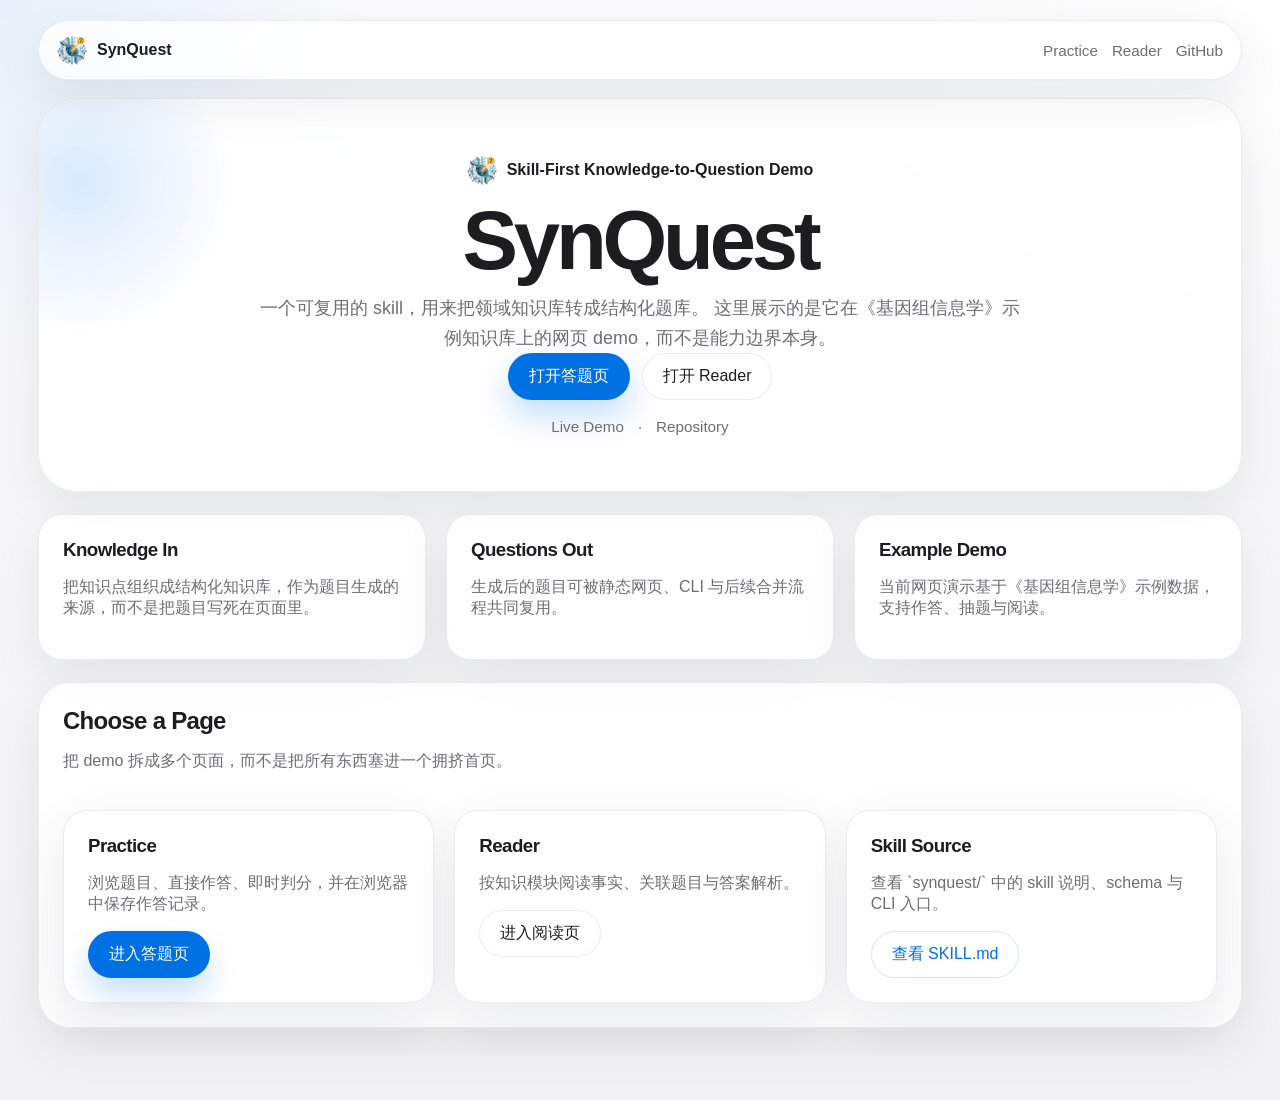
==== example/index.html @ d00a266a "Reorganize demo pages under example" ====
<!DOCTYPE html>
<html lang="zh-CN">
<head>
  <meta charset="UTF-8">
  <meta name="viewport" content="width=device-width, initial-scale=1.0">
  <title>SynQuest Demo</title>
  <meta name="description" content="SynQuest online demo. Skill-first landing page with practice and reader examples.">
  <link rel="stylesheet" href="assets/styles.css">
</head>
<body>
  <main class="page-shell">
    <nav class="page-nav">
      <a class="nav-brand" href="./">
        <img src="../logo.png" alt="SynQuest logo">
        <span>SynQuest</span>
      </a>
      <div class="nav-links">
        <a href="./practice.html">Practice</a>
        <a href="./reader.html">Reader</a>
        <a href="https://github.com/Starry-49/SynQuest" target="_blank" rel="noreferrer">GitHub</a>
      </div>
    </nav>

    <section class="hero hero-centered glass">
      <div class="hero-inner">
        <div class="hero-eyebrow">
          <img src="../logo.png" alt="SynQuest logo">
          <span>Skill-First Knowledge-to-Question Demo</span>
        </div>
        <h1>SynQuest</h1>
        <p class="hero-copy">
          一个可复用的 skill，用来把领域知识库转成结构化题库。
          这里展示的是它在《基因组信息学》示例知识库上的网页 demo，而不是能力边界本身。
        </p>
        <div class="hero-actions hero-actions-centered">
          <a class="button button-primary" href="./practice.html">打开答题页</a>
          <a class="button button-secondary" href="./reader.html">打开 Reader</a>
        </div>
        <div class="hero-links">
          <a href="https://starry-49.github.io/SynQuest/" target="_blank" rel="noreferrer">Live Demo</a>
          <span>·</span>
          <a href="https://github.com/Starry-49/SynQuest" target="_blank" rel="noreferrer">Repository</a>
        </div>
      </div>
    </section>

    <section class="feature-grid">
      <article class="feature-card">
        <h3>Knowledge In</h3>
        <p class="panel-subtitle">把知识点组织成结构化知识库，作为题目生成的来源，而不是把题目写死在页面里。</p>
      </article>
      <article class="feature-card">
        <h3>Questions Out</h3>
        <p class="panel-subtitle">生成后的题目可被静态网页、CLI 与后续合并流程共同复用。</p>
      </article>
      <article class="feature-card">
        <h3>Example Demo</h3>
        <p class="panel-subtitle">当前网页演示基于《基因组信息学》示例数据，支持作答、抽题与阅读。</p>
      </article>
    </section>

    <section class="section-panel panel">
      <div class="section-title">
        <div>
          <h2>Choose a Page</h2>
          <p class="panel-subtitle">把 demo 拆成多个页面，而不是把所有东西塞进一个拥挤首页。</p>
        </div>
      </div>
      <div class="feature-grid">
        <article class="feature-card">
          <h3>Practice</h3>
          <p class="panel-subtitle">浏览题目、直接作答、即时判分，并在浏览器中保存作答记录。</p>
          <div class="panel-actions">
            <a class="button button-primary" href="./practice.html">进入答题页</a>
          </div>
        </article>
        <article class="feature-card">
          <h3>Reader</h3>
          <p class="panel-subtitle">按知识模块阅读事实、关联题目与答案解析。</p>
          <div class="panel-actions">
            <a class="button button-secondary" href="./reader.html">进入阅读页</a>
          </div>
        </article>
        <article class="feature-card">
          <h3>Skill Source</h3>
          <p class="panel-subtitle">查看 `synquest/` 中的 skill 说明、schema 与 CLI 入口。</p>
          <div class="panel-actions">
            <a class="button button-tertiary" href="../synquest/SKILL.md">查看 SKILL.md</a>
          </div>
        </article>
      </div>
    </section>
  </main>
</body>
</html>
---- example/assets/styles.css ----
:root {
  --bg: #f5f5f7;
  --surface: rgba(255, 255, 255, 0.84);
  --surface-strong: rgba(255, 255, 255, 0.96);
  --surface-soft: rgba(255, 255, 255, 0.72);
  --ink: #1d1d1f;
  --muted: #6e6e73;
  --line: rgba(17, 17, 17, 0.08);
  --line-strong: rgba(17, 17, 17, 0.14);
  --brand: #0071e3;
  --brand-soft: rgba(0, 113, 227, 0.1);
  --accent: #111111;
  --danger: #bf4800;
  --success: #1d7d3f;
  --shadow: 0 18px 50px rgba(15, 23, 42, 0.08);
  --radius-xl: 32px;
  --radius-lg: 24px;
  --radius-md: 18px;
  --radius-sm: 14px;
  --page-width: 1240px;
}

*,
*::before,
*::after {
  box-sizing: border-box;
}

html {
  scroll-behavior: smooth;
}

body {
  margin: 0;
  min-height: 100vh;
  font-family: -apple-system, BlinkMacSystemFont, "SF Pro Text", "PingFang SC", "Helvetica Neue", sans-serif;
  color: var(--ink);
  background:
    radial-gradient(circle at top left, rgba(0, 113, 227, 0.08), transparent 22%),
    radial-gradient(circle at top right, rgba(255, 255, 255, 0.85), transparent 24%),
    linear-gradient(180deg, #fbfbfd 0%, #f2f2f5 100%);
}

a {
  color: inherit;
  text-decoration: none;
}

img {
  max-width: 100%;
  display: block;
}

button,
input,
select,
textarea {
  font: inherit;
}

.page-shell {
  max-width: var(--page-width);
  margin: 0 auto;
  padding: 20px 18px 72px;
}

.page-nav {
  display: flex;
  justify-content: space-between;
  align-items: center;
  gap: 18px;
  padding: 14px 18px;
  border-radius: 999px;
  background: rgba(255, 255, 255, 0.76);
  border: 1px solid var(--line);
  box-shadow: var(--shadow);
  backdrop-filter: blur(18px);
  position: sticky;
  top: 14px;
  z-index: 20;
}

.nav-brand,
.hero-eyebrow {
  display: inline-flex;
  align-items: center;
  gap: 10px;
  color: var(--ink);
  font-weight: 600;
}

.nav-brand img,
.hero-eyebrow img {
  width: 30px;
  height: 30px;
  border-radius: 9px;
}

.nav-links,
.hero-links,
.page-links {
  display: flex;
  flex-wrap: wrap;
  align-items: center;
  gap: 14px;
  color: var(--muted);
  font-size: 0.95rem;
}

.nav-links a,
.hero-links a,
.page-links a {
  color: inherit;
}

.glass,
.panel,
.hero,
.feature-card,
.question-card,
.knowledge-card,
.reader-card,
.quiz-shell,
.empty-state {
  background: var(--surface);
  border: 1px solid var(--line);
  box-shadow: var(--shadow);
  backdrop-filter: blur(20px);
}

.hero {
  margin-top: 18px;
  border-radius: 38px;
  padding: 56px 28px;
  position: relative;
  overflow: hidden;
}

.hero::before {
  content: "";
  position: absolute;
  inset: -20% auto auto -10%;
  width: 320px;
  height: 320px;
  border-radius: 50%;
  background: radial-gradient(circle, rgba(0, 113, 227, 0.14), transparent 68%);
}

.hero-inner,
.hero-demo {
  position: relative;
  z-index: 1;
}

.hero-centered {
  text-align: center;
}

.hero-centered .hero-eyebrow {
  justify-content: center;
}

.hero h1,
.hero-demo-title,
.reader-hero h1 {
  margin: 12px 0 14px;
  font-size: clamp(2.5rem, 7vw, 5.2rem);
  line-height: 0.95;
  letter-spacing: -0.05em;
  font-weight: 700;
}

.hero-copy,
.hero p,
.panel-subtitle,
.muted {
  color: var(--muted);
}

.hero-copy {
  max-width: 760px;
  margin: 0 auto;
  font-size: 1.12rem;
  line-height: 1.65;
}

.hero-actions,
.hero-actions-centered,
.panel-actions,
.badge-row,
.quiz-controls,
.inline-actions,
.stats-grid,
.reader-actions {
  display: flex;
  flex-wrap: wrap;
  gap: 12px;
  align-items: center;
}

.hero-actions-centered,
.hero-links {
  justify-content: center;
}

.hero-links {
  margin-top: 18px;
}

.button {
  display: inline-flex;
  align-items: center;
  justify-content: center;
  gap: 8px;
  border-radius: 999px;
  padding: 12px 20px;
  cursor: pointer;
  transition: transform 0.18s ease, box-shadow 0.18s ease, opacity 0.18s ease;
  border: 1px solid transparent;
}

.button:hover {
  transform: translateY(-1px);
}

.button:disabled {
  opacity: 0.52;
  cursor: not-allowed;
  transform: none;
}

.button-primary {
  background: var(--brand);
  color: #fff;
  box-shadow: 0 16px 30px rgba(0, 113, 227, 0.22);
}

.button-secondary {
  background: rgba(255, 255, 255, 0.72);
  color: var(--ink);
  border-color: var(--line);
}

.button-tertiary {
  background: transparent;
  color: var(--brand);
  border-color: rgba(0, 113, 227, 0.18);
}

.button-accent {
  background: #111;
  color: #fff;
}

.button-danger {
  background: rgba(191, 72, 0, 0.08);
  color: var(--danger);
  border-color: rgba(191, 72, 0, 0.14);
}

.stats-grid {
  margin-top: 28px;
}

.stats-grid-wide {
  justify-content: center;
}

.stat-tile {
  min-width: 132px;
  flex: 1 1 132px;
  max-width: 170px;
  padding: 18px 16px;
  border-radius: 22px;
  background: var(--surface-strong);
  border: 1px solid rgba(17, 17, 17, 0.06);
}

.stat-tile .value {
  display: block;
  font-size: 1.7rem;
  font-weight: 700;
  letter-spacing: -0.05em;
}

.stat-tile .label {
  display: block;
  margin-top: 6px;
  color: var(--muted);
  font-size: 0.92rem;
}

.section-panel,
.panel {
  border-radius: var(--radius-xl);
  padding: 24px;
}

.feature-grid,
.control-grid,
.knowledge-list,
.question-list,
.reader-list,
.content-stack {
  display: grid;
  gap: 20px;
}

.feature-grid {
  grid-template-columns: repeat(3, minmax(0, 1fr));
  margin-top: 22px;
}

.feature-card {
  border-radius: var(--radius-lg);
  padding: 24px;
}

.feature-card h3,
.panel h2,
.section-title h2,
.reader-card h3,
.knowledge-card h3,
.question-card h3,
.quiz-shell h3 {
  margin: 0 0 10px;
  letter-spacing: -0.03em;
}

.control-grid {
  grid-template-columns: repeat(3, minmax(0, 1fr));
  margin-top: 22px;
}

.section-panel {
  margin-top: 22px;
}

.section-title,
.panel-title,
.question-header,
.reader-header-meta,
.quiz-headline,
.practice-title-row {
  display: flex;
  justify-content: space-between;
  align-items: flex-start;
  gap: 14px;
}

.section-title-stack {
  align-items: center;
}

.field {
  display: grid;
  gap: 8px;
}

.field + .field {
  margin-top: 14px;
}

.field label {
  font-size: 0.94rem;
  font-weight: 600;
}

.text-input,
.select-input,
.number-input,
.textarea-input {
  width: 100%;
  padding: 13px 14px;
  border-radius: 16px;
  border: 1px solid var(--line);
  background: rgba(255, 255, 255, 0.9);
  color: var(--ink);
}

.text-input:focus,
.select-input:focus,
.number-input:focus,
.textarea-input:focus {
  outline: none;
  border-color: rgba(0, 113, 227, 0.35);
  box-shadow: 0 0 0 4px rgba(0, 113, 227, 0.08);
}

.chip-group,
.badge-row {
  display: flex;
  flex-wrap: wrap;
  gap: 10px;
}

.chip,
.tag,
.status-pill {
  display: inline-flex;
  align-items: center;
  justify-content: center;
  gap: 6px;
  border-radius: 999px;
  padding: 8px 12px;
  border: 1px solid var(--line);
  background: rgba(255, 255, 255, 0.72);
  color: var(--muted);
  font-size: 0.9rem;
}

.chip.active {
  background: var(--brand-soft);
  border-color: rgba(0, 113, 227, 0.2);
  color: var(--brand);
}

.tag-brand {
  background: rgba(0, 113, 227, 0.1);
  color: var(--brand);
  border-color: rgba(0, 113, 227, 0.12);
}

.tag-accent {
  background: rgba(29, 29, 31, 0.06);
  color: var(--ink);
}

.tag-dark {
  background: rgba(110, 110, 115, 0.08);
  color: var(--muted);
}

.knowledge-list-wide {
  grid-template-columns: repeat(2, minmax(0, 1fr));
}

.knowledge-card,
.question-card,
.reader-card,
.quiz-shell {
  border-radius: var(--radius-lg);
  padding: 22px;
}

.knowledge-card {
  transition: transform 0.18s ease, border-color 0.18s ease;
}

.knowledge-card:hover,
.question-card:hover {
  transform: translateY(-2px);
  border-color: var(--line-strong);
}

.knowledge-card.active {
  border-color: rgba(0, 113, 227, 0.18);
  box-shadow: 0 18px 40px rgba(0, 113, 227, 0.08);
}

.question-list {
  grid-template-columns: repeat(2, minmax(0, 1fr));
}

.question-title {
  margin: 0;
  font-size: 1.08rem;
  line-height: 1.6;
}

.question-options,
.answer-options {
  display: grid;
  gap: 10px;
}

.option,
.answer-option {
  padding: 13px 14px;
  border-radius: 16px;
  border: 1px solid var(--line);
  background: rgba(255, 255, 255, 0.82);
}

.answer-option {
  display: flex;
  align-items: flex-start;
  gap: 10px;
  cursor: pointer;
}

.answer-option input {
  margin-top: 4px;
}

.question-image,
.reader-image {
  width: 100%;
  max-height: 380px;
  object-fit: contain;
  border-radius: 20px;
  border: 1px solid var(--line);
  background: rgba(255, 255, 255, 0.74);
  padding: 10px;
}

.practice-shell,
.analysis-box,
.quiz-result,
.callout,
.reader-summary,
.practice-feedback {
  border-radius: 18px;
  border: 1px solid rgba(17, 17, 17, 0.07);
  background: rgba(255, 255, 255, 0.76);
  padding: 16px;
}

.practice-feedback.correct {
  border-color: rgba(29, 125, 63, 0.14);
  background: rgba(29, 125, 63, 0.08);
}

.practice-feedback.wrong {
  border-color: rgba(191, 72, 0, 0.16);
  background: rgba(191, 72, 0, 0.08);
}

.analysis-box.hidden,
.quiz-shell.hidden {
  display: none;
}

.progress-bar {
  width: 100%;
  height: 10px;
  border-radius: 999px;
  overflow: hidden;
  background: rgba(17, 17, 17, 0.08);
}

.progress-value {
  height: 100%;
  background: linear-gradient(90deg, #0071e3, #2997ff);
}

.score-badge {
  padding: 10px 14px;
  border-radius: 999px;
  background: rgba(0, 113, 227, 0.1);
  color: var(--brand);
  font-weight: 600;
}

.reader-layout {
  display: grid;
  grid-template-columns: 320px minmax(0, 1fr);
  gap: 22px;
  margin-top: 22px;
}

.reader-sidebar,
.reader-main {
  display: grid;
  gap: 18px;
}

.tree-list {
  display: grid;
  gap: 10px;
}

.tree-item {
  text-align: left;
  padding: 14px 16px;
  border-radius: 16px;
  border: 1px solid var(--line);
  background: rgba(255, 255, 255, 0.78);
  cursor: pointer;
}

.tree-item.active {
  border-color: rgba(0, 113, 227, 0.18);
  background: rgba(0, 113, 227, 0.08);
}

.empty-state {
  border-radius: var(--radius-lg);
  padding: 44px 24px;
  text-align: center;
}

.footer-note {
  margin-top: 20px;
  text-align: center;
  color: var(--muted);
  font-size: 0.95rem;
}

.code {
  font-family: ui-monospace, SFMono-Regular, Menlo, Monaco, Consolas, monospace;
}

@media (max-width: 1100px) {
  .feature-grid,
  .control-grid,
  .question-list,
  .knowledge-list-wide,
  .reader-layout {
    grid-template-columns: 1fr;
  }

  .page-nav {
    position: static;
  }
}

@media (max-width: 720px) {
  .page-shell {
    padding: 14px 12px 56px;
  }

  .hero,
  .section-panel,
  .panel,
  .feature-card,
  .question-card,
  .knowledge-card,
  .reader-card,
  .quiz-shell {
    padding: 18px;
  }

  .hero h1,
  .hero-demo-title,
  .reader-hero h1 {
    font-size: 2.7rem;
  }

  .page-nav,
  .section-title,
  .panel-title,
  .quiz-headline,
  .reader-header-meta,
  .question-header {
    flex-direction: column;
    align-items: flex-start;
  }
}
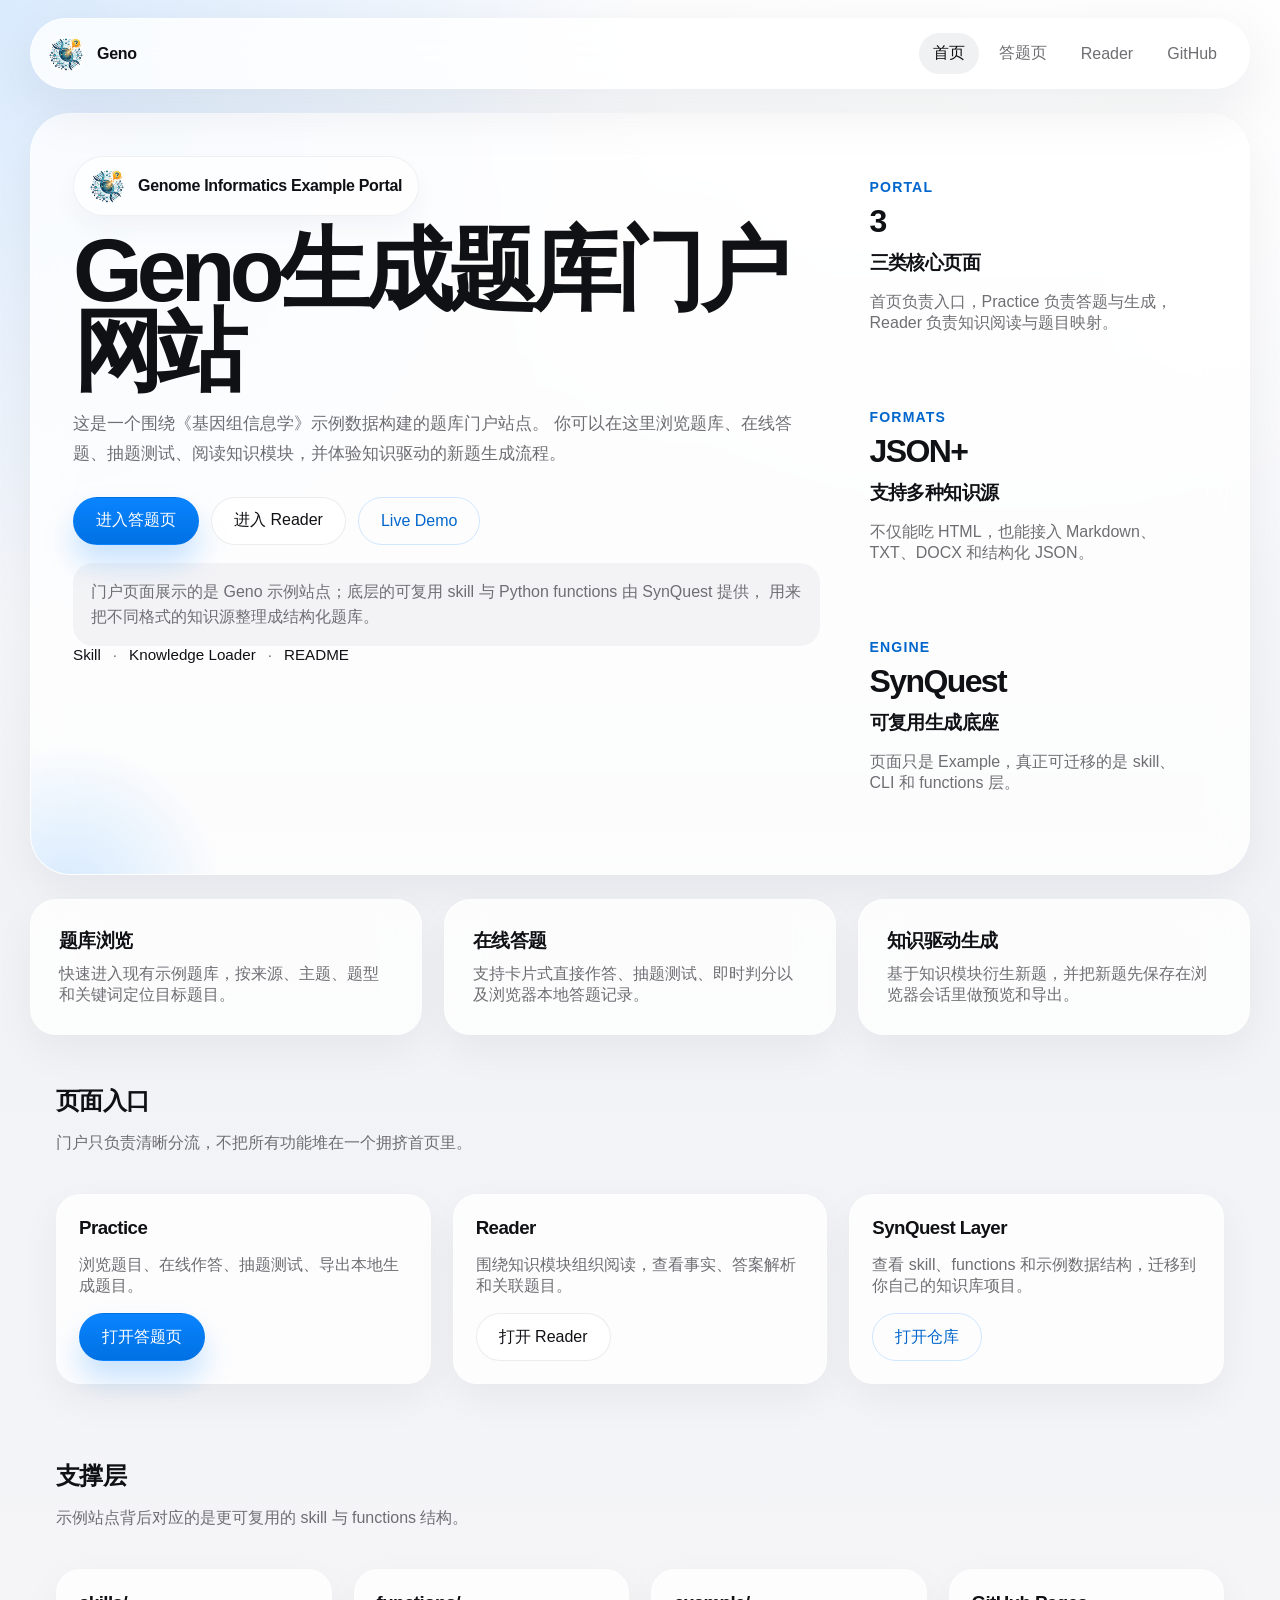
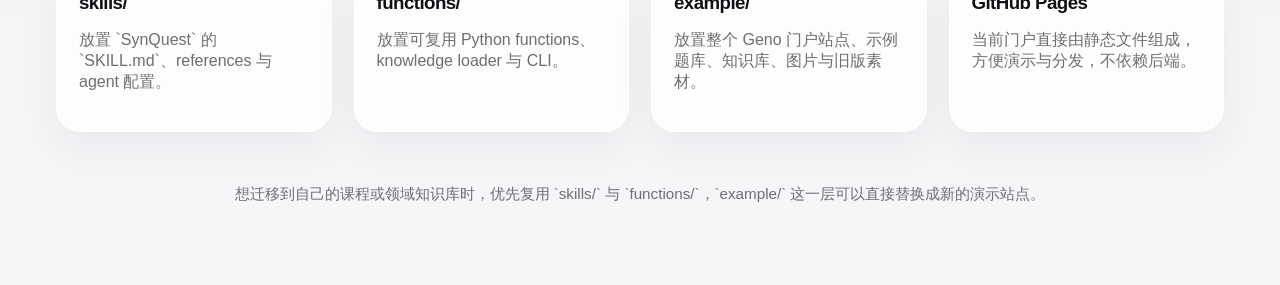
==== commit e8a53449: "Reorganize SynQuest around skills functions and Geno portal" ====
--- a/example/index.html
+++ b/example/index.html
@@ -3,93 +3,155 @@
 <head>
   <meta charset="UTF-8">
   <meta name="viewport" content="width=device-width, initial-scale=1.0">
-  <title>SynQuest Demo</title>
-  <meta name="description" content="SynQuest online demo. Skill-first landing page with practice and reader examples.">
+  <title>Geno生成题库门户网站</title>
+  <meta name="description" content="Geno example portal powered by SynQuest reusable skills and functions.">
   <link rel="stylesheet" href="assets/styles.css">
 </head>
 <body>
   <main class="page-shell">
     <nav class="page-nav">
       <a class="nav-brand" href="./">
-        <img src="../logo.png" alt="SynQuest logo">
-        <span>SynQuest</span>
+        <img src="../logo.png" alt="Geno logo">
+        <span>Geno</span>
       </a>
       <div class="nav-links">
-        <a href="./practice.html">Practice</a>
+        <a href="./" aria-current="page">首页</a>
+        <a href="./practice.html">答题页</a>
         <a href="./reader.html">Reader</a>
         <a href="https://github.com/Starry-49/SynQuest" target="_blank" rel="noreferrer">GitHub</a>
       </div>
     </nav>
 
-    <section class="hero hero-centered glass">
-      <div class="hero-inner">
-        <div class="hero-eyebrow">
-          <img src="../logo.png" alt="SynQuest logo">
-          <span>Skill-First Knowledge-to-Question Demo</span>
+    <section class="hero hero-home">
+      <div class="hero-grid">
+        <div class="hero-home-copy">
+          <div class="hero-eyebrow">
+            <img src="../logo.png" alt="Geno logo">
+            <span>Genome Informatics Example Portal</span>
+          </div>
+          <h1>Geno生成题库门户网站</h1>
+          <p class="hero-copy">
+            这是一个围绕《基因组信息学》示例数据构建的题库门户站点。
+            你可以在这里浏览题库、在线答题、抽题测试、阅读知识模块，并体验知识驱动的新题生成流程。
+          </p>
+          <div class="hero-actions">
+            <a class="button button-primary" href="./practice.html">进入答题页</a>
+            <a class="button button-secondary" href="./reader.html">进入 Reader</a>
+            <a class="button button-tertiary" href="https://starry-49.github.io/SynQuest/" target="_blank" rel="noreferrer">Live Demo</a>
+          </div>
+          <div class="hero-note">
+            门户页面展示的是 Geno 示例站点；底层的可复用 skill 与 Python functions 由 SynQuest 提供，
+            用来把不同格式的知识源整理成结构化题库。
+          </div>
+          <div class="hero-links">
+            <a href="../skills/synquest/SKILL.md">Skill</a>
+            <span>·</span>
+            <a href="../functions/synquest/knowledge_loader.py">Knowledge Loader</a>
+            <span>·</span>
+            <a href="../README.md">README</a>
+          </div>
         </div>
-        <h1>SynQuest</h1>
-        <p class="hero-copy">
-          一个可复用的 skill，用来把领域知识库转成结构化题库。
-          这里展示的是它在《基因组信息学》示例知识库上的网页 demo，而不是能力边界本身。
-        </p>
-        <div class="hero-actions hero-actions-centered">
-          <a class="button button-primary" href="./practice.html">打开答题页</a>
-          <a class="button button-secondary" href="./reader.html">打开 Reader</a>
-        </div>
-        <div class="hero-links">
-          <a href="https://starry-49.github.io/SynQuest/" target="_blank" rel="noreferrer">Live Demo</a>
-          <span>·</span>
-          <a href="https://github.com/Starry-49/SynQuest" target="_blank" rel="noreferrer">Repository</a>
+
+        <div class="hero-home-aside hero-kpi-grid">
+          <article class="hero-kpi">
+            <span class="label">Portal</span>
+            <span class="value">3</span>
+            <h3>三类核心页面</h3>
+            <p class="panel-subtitle">首页负责入口，Practice 负责答题与生成，Reader 负责知识阅读与题目映射。</p>
+          </article>
+          <article class="hero-kpi">
+            <span class="label">Formats</span>
+            <span class="value">JSON+</span>
+            <h3>支持多种知识源</h3>
+            <p class="panel-subtitle">不仅能吃 HTML，也能接入 Markdown、TXT、DOCX 和结构化 JSON。</p>
+          </article>
+          <article class="hero-kpi">
+            <span class="label">Engine</span>
+            <span class="value">SynQuest</span>
+            <h3>可复用生成底座</h3>
+            <p class="panel-subtitle">页面只是 Example，真正可迁移的是 skill、CLI 和 functions 层。</p>
+          </article>
         </div>
       </div>
     </section>
 
     <section class="feature-grid">
       <article class="feature-card">
-        <h3>Knowledge In</h3>
-        <p class="panel-subtitle">把知识点组织成结构化知识库，作为题目生成的来源，而不是把题目写死在页面里。</p>
+        <h3>题库浏览</h3>
+        <p class="panel-subtitle">快速进入现有示例题库，按来源、主题、题型和关键词定位目标题目。</p>
       </article>
       <article class="feature-card">
-        <h3>Questions Out</h3>
-        <p class="panel-subtitle">生成后的题目可被静态网页、CLI 与后续合并流程共同复用。</p>
+        <h3>在线答题</h3>
+        <p class="panel-subtitle">支持卡片式直接作答、抽题测试、即时判分以及浏览器本地答题记录。</p>
       </article>
       <article class="feature-card">
-        <h3>Example Demo</h3>
-        <p class="panel-subtitle">当前网页演示基于《基因组信息学》示例数据，支持作答、抽题与阅读。</p>
+        <h3>知识驱动生成</h3>
+        <p class="panel-subtitle">基于知识模块衍生新题，并把新题先保存在浏览器会话里做预览和导出。</p>
       </article>
     </section>
 
-    <section class="section-panel panel">
+    <section class="section-panel">
       <div class="section-title">
         <div>
-          <h2>Choose a Page</h2>
-          <p class="panel-subtitle">把 demo 拆成多个页面，而不是把所有东西塞进一个拥挤首页。</p>
+          <h2>页面入口</h2>
+          <p class="panel-subtitle">门户只负责清晰分流，不把所有功能堆在一个拥挤首页里。</p>
         </div>
       </div>
-      <div class="feature-grid">
-        <article class="feature-card">
+      <div class="page-switch-grid">
+        <article class="stage-card">
           <h3>Practice</h3>
-          <p class="panel-subtitle">浏览题目、直接作答、即时判分，并在浏览器中保存作答记录。</p>
+          <p class="panel-subtitle">浏览题目、在线作答、抽题测试、导出本地生成题目。</p>
           <div class="panel-actions">
-            <a class="button button-primary" href="./practice.html">进入答题页</a>
+            <a class="button button-primary" href="./practice.html">打开答题页</a>
           </div>
         </article>
-        <article class="feature-card">
+        <article class="stage-card">
           <h3>Reader</h3>
-          <p class="panel-subtitle">按知识模块阅读事实、关联题目与答案解析。</p>
+          <p class="panel-subtitle">围绕知识模块组织阅读，查看事实、答案解析和关联题目。</p>
           <div class="panel-actions">
-            <a class="button button-secondary" href="./reader.html">进入阅读页</a>
+            <a class="button button-secondary" href="./reader.html">打开 Reader</a>
           </div>
         </article>
-        <article class="feature-card">
-          <h3>Skill Source</h3>
-          <p class="panel-subtitle">查看 `synquest/` 中的 skill 说明、schema 与 CLI 入口。</p>
+        <article class="stage-card">
+          <h3>SynQuest Layer</h3>
+          <p class="panel-subtitle">查看 skill、functions 和示例数据结构，迁移到你自己的知识库项目。</p>
           <div class="panel-actions">
-            <a class="button button-tertiary" href="../synquest/SKILL.md">查看 SKILL.md</a>
+            <a class="button button-tertiary" href="https://github.com/Starry-49/SynQuest" target="_blank" rel="noreferrer">打开仓库</a>
           </div>
         </article>
       </div>
     </section>
+
+    <section class="section-panel">
+      <div class="section-title">
+        <div>
+          <h2>支撑层</h2>
+          <p class="panel-subtitle">示例站点背后对应的是更可复用的 skill 与 functions 结构。</p>
+        </div>
+      </div>
+      <div class="source-grid">
+        <article class="source-item">
+          <h3>skills/</h3>
+          <p class="panel-subtitle">放置 `SynQuest` 的 `SKILL.md`、references 与 agent 配置。</p>
+        </article>
+        <article class="source-item">
+          <h3>functions/</h3>
+          <p class="panel-subtitle">放置可复用 Python functions、knowledge loader 与 CLI。</p>
+        </article>
+        <article class="source-item">
+          <h3>example/</h3>
+          <p class="panel-subtitle">放置整个 Geno 门户站点、示例题库、知识库、图片与旧版素材。</p>
+        </article>
+        <article class="source-item">
+          <h3>GitHub Pages</h3>
+          <p class="panel-subtitle">当前门户直接由静态文件组成，方便演示与分发，不依赖后端。</p>
+        </article>
+      </div>
+    </section>
+
+    <p class="footer-note">
+      想迁移到自己的课程或领域知识库时，优先复用 `skills/` 与 `functions/`，`example/` 这一层可以直接替换成新的演示站点。
+    </p>
   </main>
 </body>
 </html>
--- a/example/assets/styles.css
+++ b/example/assets/styles.css
@@ -1,23 +1,28 @@
 :root {
   --bg: #f5f5f7;
-  --surface: rgba(255, 255, 255, 0.84);
-  --surface-strong: rgba(255, 255, 255, 0.96);
-  --surface-soft: rgba(255, 255, 255, 0.72);
-  --ink: #1d1d1f;
+  --bg-soft: #fbfbfd;
+  --surface: rgba(255, 255, 255, 0.78);
+  --surface-strong: rgba(255, 255, 255, 0.94);
+  --surface-muted: rgba(255, 255, 255, 0.62);
+  --ink: #101114;
   --muted: #6e6e73;
-  --line: rgba(17, 17, 17, 0.08);
-  --line-strong: rgba(17, 17, 17, 0.14);
-  --brand: #0071e3;
-  --brand-soft: rgba(0, 113, 227, 0.1);
+  --line: rgba(15, 23, 42, 0.08);
+  --line-strong: rgba(15, 23, 42, 0.14);
+  --brand: #0a84ff;
+  --brand-deep: #0066cc;
+  --brand-soft: rgba(10, 132, 255, 0.1);
   --accent: #111111;
-  --danger: #bf4800;
-  --success: #1d7d3f;
-  --shadow: 0 18px 50px rgba(15, 23, 42, 0.08);
-  --radius-xl: 32px;
-  --radius-lg: 24px;
-  --radius-md: 18px;
-  --radius-sm: 14px;
-  --page-width: 1240px;
+  --success: #1f8f52;
+  --danger: #c63b16;
+  --shadow-soft: 0 16px 40px rgba(15, 23, 42, 0.05);
+  --shadow-strong: 0 28px 80px rgba(15, 23, 42, 0.08);
+  --radius-2xl: 36px;
+  --radius-xl: 28px;
+  --radius-lg: 22px;
+  --radius-md: 16px;
+  --radius-sm: 12px;
+  --page-width: 1380px;
+  --content-width: 1220px;
 }
 
 *,
@@ -36,9 +41,9 @@
   font-family: -apple-system, BlinkMacSystemFont, "SF Pro Text", "PingFang SC", "Helvetica Neue", sans-serif;
   color: var(--ink);
   background:
-    radial-gradient(circle at top left, rgba(0, 113, 227, 0.08), transparent 22%),
-    radial-gradient(circle at top right, rgba(255, 255, 255, 0.85), transparent 24%),
-    linear-gradient(180deg, #fbfbfd 0%, #f2f2f5 100%);
+    radial-gradient(circle at top left, rgba(10, 132, 255, 0.14), transparent 28%),
+    radial-gradient(circle at 80% 0%, rgba(255, 255, 255, 0.92), transparent 30%),
+    linear-gradient(180deg, #fcfcfe 0%, #f1f2f6 44%, #f6f6f8 100%);
 }
 
 a {
@@ -47,8 +52,8 @@
 }
 
 img {
+  display: block;
   max-width: 100%;
-  display: block;
 }
 
 button,
@@ -61,77 +66,144 @@
 .page-shell {
   max-width: var(--page-width);
   margin: 0 auto;
-  padding: 20px 18px 72px;
+  padding: 18px 18px 80px;
 }
 
 .page-nav {
+  position: sticky;
+  top: 14px;
+  z-index: 40;
   display: flex;
+  align-items: center;
   justify-content: space-between;
-  align-items: center;
-  gap: 18px;
+  gap: 20px;
+  max-width: var(--content-width);
+  margin: 0 auto;
   padding: 14px 18px;
   border-radius: 999px;
-  background: rgba(255, 255, 255, 0.76);
-  border: 1px solid var(--line);
-  box-shadow: var(--shadow);
-  backdrop-filter: blur(18px);
-  position: sticky;
-  top: 14px;
-  z-index: 20;
+  background: rgba(255, 255, 255, 0.8);
+  border: 1px solid rgba(255, 255, 255, 0.54);
+  box-shadow: 0 18px 60px rgba(15, 23, 42, 0.08);
+  backdrop-filter: blur(20px);
 }
 
 .nav-brand,
 .hero-eyebrow {
   display: inline-flex;
   align-items: center;
-  gap: 10px;
-  color: var(--ink);
+  gap: 14px;
   font-weight: 600;
+  letter-spacing: -0.02em;
+  line-height: 1.2;
 }
 
 .nav-brand img,
 .hero-eyebrow img {
-  width: 30px;
-  height: 30px;
-  border-radius: 9px;
+  width: 34px;
+  height: 34px;
+  border-radius: 11px;
+  flex-shrink: 0;
+}
+
+.hero-eyebrow {
+  width: fit-content;
+  padding: 12px 16px;
+  border-radius: 999px;
+  background: rgba(255, 255, 255, 0.58);
+  border: 1px solid rgba(15, 23, 42, 0.06);
+  box-shadow: 0 12px 24px rgba(15, 23, 42, 0.04);
 }
 
 .nav-links,
 .hero-links,
-.page-links {
+.page-links,
+.hero-actions,
+.panel-actions,
+.badge-row,
+.quiz-controls,
+.inline-actions,
+.stats-grid,
+.reader-actions,
+.hero-support {
   display: flex;
   flex-wrap: wrap;
   align-items: center;
-  gap: 14px;
+  gap: 12px;
+}
+
+.nav-links {
+  gap: 6px;
+}
+
+.nav-links a {
+  border-radius: 999px;
+  padding: 10px 14px;
+  color: var(--muted);
+  transition: background-color 0.18s ease, color 0.18s ease;
+}
+
+.nav-links a:hover,
+.nav-links a[aria-current="page"] {
+  background: rgba(15, 23, 42, 0.06);
+  color: var(--ink);
+}
+
+.hero-links,
+.page-links {
   color: var(--muted);
   font-size: 0.95rem;
 }
 
-.nav-links a,
 .hero-links a,
 .page-links a {
-  color: inherit;
-}
-
-.glass,
+  color: var(--ink);
+}
+
+.hero,
 .panel,
-.hero,
 .feature-card,
 .question-card,
 .knowledge-card,
 .reader-card,
 .quiz-shell,
-.empty-state {
+.empty-state,
+.source-item,
+.stage-card {
   background: var(--surface);
-  border: 1px solid var(--line);
-  box-shadow: var(--shadow);
-  backdrop-filter: blur(20px);
+  border: 1px solid rgba(255, 255, 255, 0.46);
+  box-shadow: var(--shadow-soft);
+  backdrop-filter: blur(18px);
+}
+
+.hero,
+.panel,
+.feature-card,
+.question-card,
+.knowledge-card,
+.reader-card,
+.quiz-shell,
+.empty-state,
+.source-item,
+.stage-card {
+  animation: rise-in 0.55s ease both;
+}
+
+@keyframes rise-in {
+  from {
+    opacity: 0;
+    transform: translateY(20px);
+  }
+  to {
+    opacity: 1;
+    transform: translateY(0);
+  }
 }
 
 .hero {
-  margin-top: 18px;
-  border-radius: 38px;
-  padding: 56px 28px;
+  max-width: var(--content-width);
+  margin: 24px auto 0;
+  padding: 42px;
+  border-radius: 40px;
   position: relative;
   overflow: hidden;
 }
@@ -139,35 +211,59 @@
 .hero::before {
   content: "";
   position: absolute;
-  inset: -20% auto auto -10%;
+  inset: auto auto -24% -10%;
   width: 320px;
   height: 320px;
   border-radius: 50%;
-  background: radial-gradient(circle, rgba(0, 113, 227, 0.14), transparent 68%);
+  background: radial-gradient(circle, rgba(10, 132, 255, 0.16), transparent 68%);
+  pointer-events: none;
+}
+
+.hero::after {
+  content: "";
+  position: absolute;
+  inset: 10% -5% auto auto;
+  width: 220px;
+  height: 220px;
+  border-radius: 50%;
+  background: radial-gradient(circle, rgba(255, 255, 255, 0.78), transparent 72%);
+  pointer-events: none;
 }
 
 .hero-inner,
-.hero-demo {
+.hero-grid,
+.hero-home-copy,
+.hero-home-aside {
   position: relative;
   z-index: 1;
 }
 
-.hero-centered {
-  text-align: center;
-}
-
-.hero-centered .hero-eyebrow {
-  justify-content: center;
+.hero-grid {
+  display: grid;
+  grid-template-columns: minmax(0, 1.35fr) minmax(320px, 0.65fr);
+  gap: 28px;
+  align-items: end;
+}
+
+.hero-home .hero-grid,
+.hero-practice .hero-grid,
+.hero-reader .hero-grid {
+  align-items: stretch;
 }
 
 .hero h1,
 .hero-demo-title,
 .reader-hero h1 {
-  margin: 12px 0 14px;
-  font-size: clamp(2.5rem, 7vw, 5.2rem);
-  line-height: 0.95;
-  letter-spacing: -0.05em;
+  margin: 14px 0 18px;
+  font-size: clamp(3.5rem, 7vw, 6.7rem);
+  line-height: 0.9;
+  letter-spacing: -0.065em;
   font-weight: 700;
+}
+
+.hero-practice h1,
+.hero-reader h1 {
+  font-size: clamp(3rem, 6vw, 5.4rem);
 }
 
 .hero-copy,
@@ -179,143 +275,43 @@
 
 .hero-copy {
   max-width: 760px;
-  margin: 0 auto;
-  font-size: 1.12rem;
-  line-height: 1.65;
-}
-
-.hero-actions,
-.hero-actions-centered,
-.panel-actions,
-.badge-row,
-.quiz-controls,
-.inline-actions,
-.stats-grid,
-.reader-actions {
-  display: flex;
-  flex-wrap: wrap;
-  gap: 12px;
-  align-items: center;
-}
-
-.hero-actions-centered,
-.hero-links {
-  justify-content: center;
-}
-
-.hero-links {
+  margin: 0;
+  font-size: 1.08rem;
+  line-height: 1.72;
+}
+
+.hero-note {
   margin-top: 18px;
-}
-
-.button {
-  display: inline-flex;
-  align-items: center;
-  justify-content: center;
-  gap: 8px;
-  border-radius: 999px;
-  padding: 12px 20px;
-  cursor: pointer;
-  transition: transform 0.18s ease, box-shadow 0.18s ease, opacity 0.18s ease;
-  border: 1px solid transparent;
-}
-
-.button:hover {
-  transform: translateY(-1px);
-}
-
-.button:disabled {
-  opacity: 0.52;
-  cursor: not-allowed;
-  transform: none;
-}
-
-.button-primary {
-  background: var(--brand);
-  color: #fff;
-  box-shadow: 0 16px 30px rgba(0, 113, 227, 0.22);
-}
-
-.button-secondary {
-  background: rgba(255, 255, 255, 0.72);
-  color: var(--ink);
-  border-color: var(--line);
-}
-
-.button-tertiary {
-  background: transparent;
-  color: var(--brand);
-  border-color: rgba(0, 113, 227, 0.18);
-}
-
-.button-accent {
-  background: #111;
-  color: #fff;
-}
-
-.button-danger {
-  background: rgba(191, 72, 0, 0.08);
-  color: var(--danger);
-  border-color: rgba(191, 72, 0, 0.14);
-}
-
-.stats-grid {
+  padding: 16px 18px;
+  border-radius: 20px;
+  background: rgba(15, 23, 42, 0.04);
+  color: var(--muted);
+  line-height: 1.6;
+}
+
+.hero-support {
+  margin-top: 18px;
+}
+
+.hero-actions {
   margin-top: 28px;
 }
 
-.stats-grid-wide {
-  justify-content: center;
-}
-
-.stat-tile {
-  min-width: 132px;
-  flex: 1 1 132px;
-  max-width: 170px;
-  padding: 18px 16px;
-  border-radius: 22px;
-  background: var(--surface-strong);
-  border: 1px solid rgba(17, 17, 17, 0.06);
-}
-
-.stat-tile .value {
-  display: block;
-  font-size: 1.7rem;
-  font-weight: 700;
-  letter-spacing: -0.05em;
-}
-
-.stat-tile .label {
-  display: block;
-  margin-top: 6px;
-  color: var(--muted);
-  font-size: 0.92rem;
-}
-
-.section-panel,
-.panel {
-  border-radius: var(--radius-xl);
-  padding: 24px;
-}
-
-.feature-grid,
-.control-grid,
-.knowledge-list,
-.question-list,
-.reader-list,
-.content-stack {
-  display: grid;
-  gap: 20px;
-}
-
-.feature-grid {
-  grid-template-columns: repeat(3, minmax(0, 1fr));
-  margin-top: 22px;
-}
-
-.feature-card {
-  border-radius: var(--radius-lg);
-  padding: 24px;
-}
-
+.hero-kpi-grid {
+  display: grid;
+  gap: 14px;
+}
+
+.hero-kpi,
+.source-item,
+.stage-card {
+  border-radius: 24px;
+  padding: 22px;
+}
+
+.hero-kpi h3,
+.source-item h3,
+.stage-card h3,
 .feature-card h3,
 .panel h2,
 .section-title h2,
@@ -327,13 +323,126 @@
   letter-spacing: -0.03em;
 }
 
-.control-grid {
+.hero-kpi .value {
+  display: block;
+  margin-bottom: 10px;
+  font-size: 2rem;
+  font-weight: 700;
+  letter-spacing: -0.05em;
+}
+
+.hero-kpi .label {
+  display: inline-block;
+  margin-bottom: 8px;
+  color: var(--brand-deep);
+  font-size: 0.88rem;
+  font-weight: 600;
+  text-transform: uppercase;
+  letter-spacing: 0.08em;
+}
+
+.button {
+  display: inline-flex;
+  align-items: center;
+  justify-content: center;
+  gap: 8px;
+  min-height: 48px;
+  padding: 12px 22px;
+  border-radius: 999px;
+  border: 1px solid transparent;
+  cursor: pointer;
+  transition: transform 0.18s ease, box-shadow 0.18s ease, border-color 0.18s ease, background-color 0.18s ease;
+}
+
+.button:hover {
+  transform: translateY(-1px);
+}
+
+.button:disabled {
+  opacity: 0.5;
+  cursor: not-allowed;
+  transform: none;
+}
+
+.button-primary {
+  background: linear-gradient(180deg, #0a84ff, #0071e3);
+  color: #ffffff;
+  box-shadow: 0 18px 30px rgba(10, 132, 255, 0.22);
+}
+
+.button-secondary {
+  background: rgba(255, 255, 255, 0.74);
+  color: var(--ink);
+  border-color: rgba(15, 23, 42, 0.08);
+}
+
+.button-tertiary {
+  background: transparent;
+  color: var(--brand-deep);
+  border-color: rgba(10, 132, 255, 0.18);
+}
+
+.button-accent {
+  background: #111111;
+  color: #ffffff;
+}
+
+.button-danger {
+  background: rgba(198, 59, 22, 0.08);
+  color: var(--danger);
+  border-color: rgba(198, 59, 22, 0.16);
+}
+
+.section-copy {
+  max-width: 760px;
+  margin: 14px auto 0;
+  color: var(--muted);
+  line-height: 1.7;
+}
+
+.feature-grid,
+.source-grid,
+.page-switch-grid,
+.control-grid,
+.knowledge-list,
+.question-list,
+.reader-list,
+.content-stack {
+  display: grid;
+  gap: 22px;
+}
+
+.feature-grid,
+.page-switch-grid {
   grid-template-columns: repeat(3, minmax(0, 1fr));
-  margin-top: 22px;
+  max-width: var(--content-width);
+  margin: 24px auto 0;
+}
+
+.source-grid {
+  grid-template-columns: repeat(4, minmax(0, 1fr));
+  max-width: var(--content-width);
+  margin: 24px auto 0;
+}
+
+.feature-card {
+  border-radius: 26px;
+  padding: 28px;
+}
+
+.feature-card p {
+  margin: 0;
+}
+
+.section-panel,
+.panel {
+  border-radius: var(--radius-2xl);
+  padding: 26px;
 }
 
 .section-panel {
-  margin-top: 22px;
+  max-width: var(--content-width);
+  margin: 24px auto 0;
 }
 
 .section-title,
@@ -352,13 +461,67 @@
   align-items: center;
 }
 
+.stats-grid {
+  margin-top: 26px;
+}
+
+.stats-grid-wide {
+  justify-content: flex-start;
+}
+
+.stat-tile {
+  min-width: 150px;
+  flex: 1 1 150px;
+  max-width: 180px;
+  padding: 20px 18px;
+  border-radius: 22px;
+  background: rgba(255, 255, 255, 0.6);
+  border: 1px solid rgba(15, 23, 42, 0.06);
+}
+
+.stat-tile .value {
+  display: block;
+  font-size: 1.92rem;
+  font-weight: 700;
+  letter-spacing: -0.06em;
+}
+
+.stat-tile .label {
+  display: block;
+  margin-top: 6px;
+  color: var(--muted);
+  font-size: 0.93rem;
+}
+
+.workspace-shell {
+  display: grid;
+  grid-template-columns: 320px minmax(0, 1fr);
+  gap: 24px;
+  max-width: var(--content-width);
+  margin: 24px auto 0;
+}
+
+.workspace-sidebar {
+  display: grid;
+  gap: 18px;
+  align-self: start;
+  position: sticky;
+  top: 92px;
+}
+
+.workspace-main,
+.reader-main {
+  display: grid;
+  gap: 22px;
+}
+
 .field {
   display: grid;
   gap: 8px;
 }
 
 .field + .field {
-  margin-top: 14px;
+  margin-top: 16px;
 }
 
 .field label {
@@ -371,10 +534,10 @@
 .number-input,
 .textarea-input {
   width: 100%;
-  padding: 13px 14px;
+  padding: 14px 15px;
   border-radius: 16px;
-  border: 1px solid var(--line);
-  background: rgba(255, 255, 255, 0.9);
+  border: 1px solid rgba(15, 23, 42, 0.08);
+  background: rgba(255, 255, 255, 0.92);
   color: var(--ink);
 }
 
@@ -383,8 +546,8 @@
 .number-input:focus,
 .textarea-input:focus {
   outline: none;
-  border-color: rgba(0, 113, 227, 0.35);
-  box-shadow: 0 0 0 4px rgba(0, 113, 227, 0.08);
+  border-color: rgba(10, 132, 255, 0.3);
+  box-shadow: 0 0 0 4px rgba(10, 132, 255, 0.08);
 }
 
 .chip-group,
@@ -403,26 +566,31 @@
   gap: 6px;
   border-radius: 999px;
   padding: 8px 12px;
-  border: 1px solid var(--line);
-  background: rgba(255, 255, 255, 0.72);
+  border: 1px solid rgba(15, 23, 42, 0.08);
+  background: rgba(255, 255, 255, 0.7);
   color: var(--muted);
   font-size: 0.9rem;
 }
 
-.chip.active {
-  background: var(--brand-soft);
-  border-color: rgba(0, 113, 227, 0.2);
-  color: var(--brand);
+.chip {
+  cursor: pointer;
+}
+
+.chip.active,
+.tree-item.active {
+  background: rgba(10, 132, 255, 0.1);
+  border-color: rgba(10, 132, 255, 0.18);
+  color: var(--brand-deep);
 }
 
 .tag-brand {
-  background: rgba(0, 113, 227, 0.1);
-  color: var(--brand);
-  border-color: rgba(0, 113, 227, 0.12);
+  background: rgba(10, 132, 255, 0.1);
+  color: var(--brand-deep);
+  border-color: rgba(10, 132, 255, 0.14);
 }
 
 .tag-accent {
-  background: rgba(29, 29, 31, 0.06);
+  background: rgba(15, 23, 42, 0.05);
   color: var(--ink);
 }
 
@@ -439,33 +607,41 @@
 .question-card,
 .reader-card,
 .quiz-shell {
-  border-radius: var(--radius-lg);
-  padding: 22px;
-}
-
-.knowledge-card {
-  transition: transform 0.18s ease, border-color 0.18s ease;
+  border-radius: 28px;
+  padding: 24px;
+}
+
+.knowledge-card,
+.question-card,
+.tree-item,
+.source-item,
+.stage-card {
+  transition: transform 0.18s ease, border-color 0.18s ease, box-shadow 0.18s ease;
 }
 
 .knowledge-card:hover,
-.question-card:hover {
+.question-card:hover,
+.tree-item:hover,
+.source-item:hover,
+.stage-card:hover {
   transform: translateY(-2px);
   border-color: var(--line-strong);
+  box-shadow: var(--shadow-strong);
 }
 
 .knowledge-card.active {
-  border-color: rgba(0, 113, 227, 0.18);
-  box-shadow: 0 18px 40px rgba(0, 113, 227, 0.08);
+  border-color: rgba(10, 132, 255, 0.18);
+  box-shadow: 0 20px 48px rgba(10, 132, 255, 0.08);
 }
 
 .question-list {
-  grid-template-columns: repeat(2, minmax(0, 1fr));
+  grid-template-columns: 1fr;
 }
 
 .question-title {
   margin: 0;
-  font-size: 1.08rem;
-  line-height: 1.6;
+  font-size: 1.18rem;
+  line-height: 1.65;
 }
 
 .question-options,
@@ -476,10 +652,10 @@
 
 .option,
 .answer-option {
-  padding: 13px 14px;
-  border-radius: 16px;
-  border: 1px solid var(--line);
-  background: rgba(255, 255, 255, 0.82);
+  padding: 14px 15px;
+  border-radius: 18px;
+  border: 1px solid rgba(15, 23, 42, 0.08);
+  background: rgba(255, 255, 255, 0.84);
 }
 
 .answer-option {
@@ -496,11 +672,11 @@
 .question-image,
 .reader-image {
   width: 100%;
-  max-height: 380px;
+  max-height: 420px;
   object-fit: contain;
-  border-radius: 20px;
-  border: 1px solid var(--line);
-  background: rgba(255, 255, 255, 0.74);
+  border-radius: 22px;
+  border: 1px solid rgba(15, 23, 42, 0.08);
+  background: rgba(255, 255, 255, 0.82);
   padding: 10px;
 }
 
@@ -510,20 +686,24 @@
 .callout,
 .reader-summary,
 .practice-feedback {
-  border-radius: 18px;
-  border: 1px solid rgba(17, 17, 17, 0.07);
-  background: rgba(255, 255, 255, 0.76);
-  padding: 16px;
+  border-radius: 20px;
+  border: 1px solid rgba(15, 23, 42, 0.07);
+  background: rgba(255, 255, 255, 0.74);
+  padding: 18px;
+}
+
+.callout {
+  background: linear-gradient(180deg, rgba(10, 132, 255, 0.08), rgba(255, 255, 255, 0.82));
 }
 
 .practice-feedback.correct {
-  border-color: rgba(29, 125, 63, 0.14);
-  background: rgba(29, 125, 63, 0.08);
+  border-color: rgba(31, 143, 82, 0.14);
+  background: rgba(31, 143, 82, 0.08);
 }
 
 .practice-feedback.wrong {
-  border-color: rgba(191, 72, 0, 0.16);
-  background: rgba(191, 72, 0, 0.08);
+  border-color: rgba(198, 59, 22, 0.16);
+  background: rgba(198, 59, 22, 0.08);
 }
 
 .analysis-box.hidden,
@@ -536,33 +716,36 @@
   height: 10px;
   border-radius: 999px;
   overflow: hidden;
-  background: rgba(17, 17, 17, 0.08);
+  background: rgba(15, 23, 42, 0.08);
 }
 
 .progress-value {
   height: 100%;
-  background: linear-gradient(90deg, #0071e3, #2997ff);
+  background: linear-gradient(90deg, #0a84ff, #54a6ff);
 }
 
 .score-badge {
   padding: 10px 14px;
   border-radius: 999px;
-  background: rgba(0, 113, 227, 0.1);
-  color: var(--brand);
+  background: rgba(10, 132, 255, 0.1);
+  color: var(--brand-deep);
   font-weight: 600;
 }
 
 .reader-layout {
   display: grid;
   grid-template-columns: 320px minmax(0, 1fr);
-  gap: 22px;
-  margin-top: 22px;
-}
-
-.reader-sidebar,
-.reader-main {
+  gap: 24px;
+  max-width: var(--content-width);
+  margin: 24px auto 0;
+}
+
+.reader-sidebar {
   display: grid;
   gap: 18px;
+  align-self: start;
+  position: sticky;
+  top: 92px;
 }
 
 .tree-list {
@@ -572,26 +755,28 @@
 
 .tree-item {
   text-align: left;
-  padding: 14px 16px;
-  border-radius: 16px;
-  border: 1px solid var(--line);
-  background: rgba(255, 255, 255, 0.78);
+  padding: 15px 16px;
+  border-radius: 18px;
+  border: 1px solid rgba(15, 23, 42, 0.08);
+  background: rgba(255, 255, 255, 0.8);
   cursor: pointer;
 }
 
-.tree-item.active {
-  border-color: rgba(0, 113, 227, 0.18);
-  background: rgba(0, 113, 227, 0.08);
+.tree-item strong,
+.question-card strong,
+.reader-card strong {
+  letter-spacing: -0.02em;
 }
 
 .empty-state {
-  border-radius: var(--radius-lg);
-  padding: 44px 24px;
+  border-radius: 28px;
+  padding: 54px 28px;
   text-align: center;
 }
 
 .footer-note {
-  margin-top: 20px;
+  max-width: var(--content-width);
+  margin: 26px auto 0;
   text-align: center;
   color: var(--muted);
   font-size: 0.95rem;
@@ -601,25 +786,36 @@
   font-family: ui-monospace, SFMono-Regular, Menlo, Monaco, Consolas, monospace;
 }
 
+@media (max-width: 1200px) {
+  .source-grid {
+    grid-template-columns: repeat(2, minmax(0, 1fr));
+  }
+}
+
 @media (max-width: 1100px) {
+  .hero-grid,
   .feature-grid,
-  .control-grid,
-  .question-list,
+  .source-grid,
+  .page-switch-grid,
   .knowledge-list-wide,
+  .workspace-shell,
   .reader-layout {
     grid-template-columns: 1fr;
   }
 
-  .page-nav {
+  .page-nav,
+  .workspace-sidebar,
+  .reader-sidebar {
     position: static;
   }
 }
 
-@media (max-width: 720px) {
+@media (max-width: 760px) {
   .page-shell {
     padding: 14px 12px 56px;
   }
 
+  .page-nav,
   .hero,
   .section-panel,
   .panel,
@@ -627,14 +823,16 @@
   .question-card,
   .knowledge-card,
   .reader-card,
-  .quiz-shell {
+  .quiz-shell,
+  .source-item,
+  .stage-card {
     padding: 18px;
   }
 
   .hero h1,
   .hero-demo-title,
   .reader-hero h1 {
-    font-size: 2.7rem;
+    font-size: 2.9rem;
   }
 
   .page-nav,
@@ -642,8 +840,17 @@
   .panel-title,
   .quiz-headline,
   .reader-header-meta,
-  .question-header {
+  .question-header,
+  .practice-title-row {
     flex-direction: column;
     align-items: flex-start;
   }
-}
+
+  .stats-grid {
+    gap: 10px;
+  }
+
+  .stat-tile {
+    max-width: none;
+  }
+}
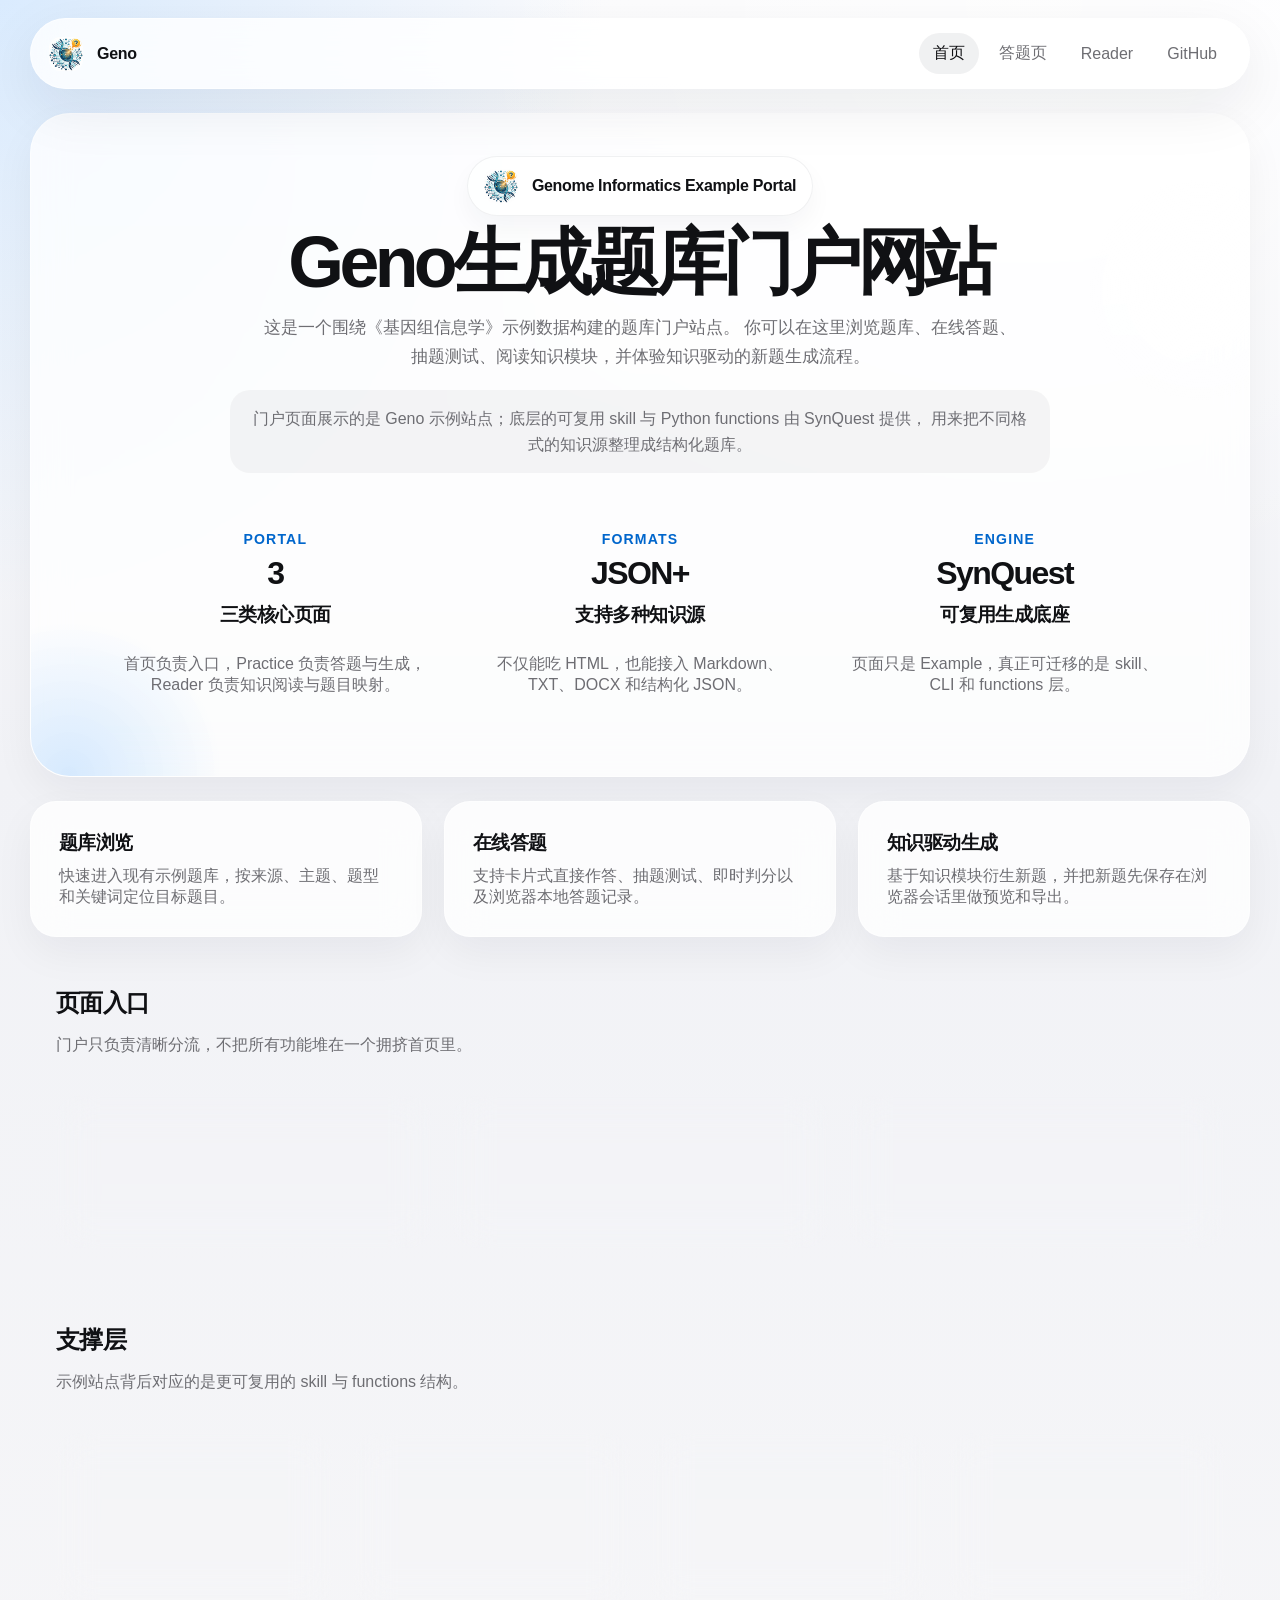
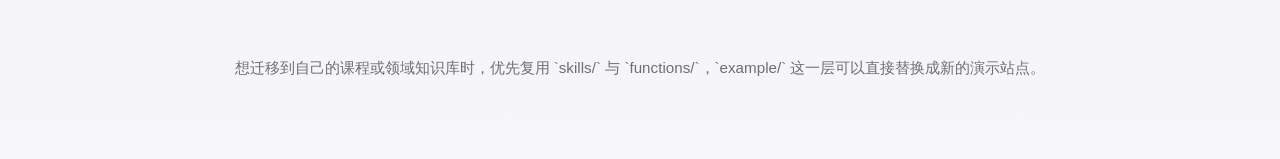
==== commit e8492eac: "Simplify Geno page navigation below the header" ====
--- a/example/index.html
+++ b/example/index.html
@@ -5,7 +5,7 @@
   <meta name="viewport" content="width=device-width, initial-scale=1.0">
   <title>Geno生成题库门户网站</title>
   <meta name="description" content="Geno example portal powered by SynQuest reusable skills and functions.">
-  <link rel="stylesheet" href="assets/styles.css">
+  <link rel="stylesheet" href="assets/styles.css?v=20260328d">
 </head>
 <body>
   <main class="page-shell">
@@ -34,21 +34,9 @@
             这是一个围绕《基因组信息学》示例数据构建的题库门户站点。
             你可以在这里浏览题库、在线答题、抽题测试、阅读知识模块，并体验知识驱动的新题生成流程。
           </p>
-          <div class="hero-actions">
-            <a class="button button-primary" href="./practice.html">进入答题页</a>
-            <a class="button button-secondary" href="./reader.html">进入 Reader</a>
-            <a class="button button-tertiary" href="https://starry-49.github.io/SynQuest/" target="_blank" rel="noreferrer">Live Demo</a>
-          </div>
           <div class="hero-note">
             门户页面展示的是 Geno 示例站点；底层的可复用 skill 与 Python functions 由 SynQuest 提供，
             用来把不同格式的知识源整理成结构化题库。
-          </div>
-          <div class="hero-links">
-            <a href="../skills/synquest/SKILL.md">Skill</a>
-            <span>·</span>
-            <a href="../functions/synquest/knowledge_loader.py">Knowledge Loader</a>
-            <span>·</span>
-            <a href="../README.md">README</a>
           </div>
         </div>
 
@@ -101,23 +89,14 @@
         <article class="stage-card">
           <h3>Practice</h3>
           <p class="panel-subtitle">浏览题目、在线作答、抽题测试、导出本地生成题目。</p>
-          <div class="panel-actions">
-            <a class="button button-primary" href="./practice.html">打开答题页</a>
-          </div>
         </article>
         <article class="stage-card">
           <h3>Reader</h3>
           <p class="panel-subtitle">围绕知识模块组织阅读，查看事实、答案解析和关联题目。</p>
-          <div class="panel-actions">
-            <a class="button button-secondary" href="./reader.html">打开 Reader</a>
-          </div>
         </article>
         <article class="stage-card">
           <h3>SynQuest Layer</h3>
           <p class="panel-subtitle">查看 skill、functions 和示例数据结构，迁移到你自己的知识库项目。</p>
-          <div class="panel-actions">
-            <a class="button button-tertiary" href="https://github.com/Starry-49/SynQuest" target="_blank" rel="noreferrer">打开仓库</a>
-          </div>
         </article>
       </div>
     </section>
--- a/example/assets/styles.css
+++ b/example/assets/styles.css
@@ -38,6 +38,8 @@
 body {
   margin: 0;
   min-height: 100vh;
+  overflow-x: hidden;
+  overflow-y: auto;
   font-family: -apple-system, BlinkMacSystemFont, "SF Pro Text", "PingFang SC", "Helvetica Neue", sans-serif;
   color: var(--ink);
   background:
@@ -103,6 +105,12 @@
   height: 34px;
   border-radius: 11px;
   flex-shrink: 0;
+  align-self: center;
+}
+
+.nav-brand span,
+.hero-eyebrow span {
+  display: block;
 }
 
 .hero-eyebrow {
@@ -152,6 +160,7 @@
 .page-links {
   color: var(--muted);
   font-size: 0.95rem;
+  justify-content: center;
 }
 
 .hero-links a,
@@ -245,17 +254,39 @@
   align-items: end;
 }
 
+.hero-home-copy,
+.hero-home-aside {
+  display: flex;
+  flex-direction: column;
+}
+
+.hero-home-copy {
+  align-items: center;
+  width: 100%;
+}
+
+.hero-home .hero-home-aside,
+.hero-practice .hero-home-aside,
+.hero-reader .hero-home-aside {
+  width: min(100%, 1080px);
+  margin-top: 8px;
+  grid-template-columns: repeat(3, minmax(0, 1fr));
+}
+
 .hero-home .hero-grid,
 .hero-practice .hero-grid,
 .hero-reader .hero-grid {
+  grid-template-columns: 1fr;
   align-items: stretch;
+  justify-items: center;
+  text-align: center;
 }
 
 .hero h1,
 .hero-demo-title,
 .reader-hero h1 {
   margin: 14px 0 18px;
-  font-size: clamp(3.5rem, 7vw, 6.7rem);
+  font-size: clamp(2.8rem, 5.6vw, 5rem);
   line-height: 0.9;
   letter-spacing: -0.065em;
   font-weight: 700;
@@ -263,7 +294,12 @@
 
 .hero-practice h1,
 .hero-reader h1 {
-  font-size: clamp(3rem, 6vw, 5.4rem);
+  font-size: clamp(2.6rem, 5vw, 4.4rem);
+}
+
+.hero-home h1,
+.hero-practice h1 {
+  white-space: nowrap;
 }
 
 .hero-copy,
@@ -275,18 +311,20 @@
 
 .hero-copy {
   max-width: 760px;
-  margin: 0;
+  margin: 0 auto;
   font-size: 1.08rem;
   line-height: 1.72;
 }
 
 .hero-note {
-  margin-top: 18px;
+  max-width: 820px;
+  margin: 18px auto 0;
   padding: 16px 18px;
   border-radius: 20px;
   background: rgba(15, 23, 42, 0.04);
   color: var(--muted);
   line-height: 1.6;
+  text-align: center;
 }
 
 .hero-support {
@@ -294,7 +332,10 @@
 }
 
 .hero-actions {
-  margin-top: 28px;
+  margin-top: 32px;
+  column-gap: 16px;
+  row-gap: 14px;
+  justify-content: center;
 }
 
 .hero-kpi-grid {
@@ -307,6 +348,9 @@
 .stage-card {
   border-radius: 24px;
   padding: 22px;
+  display: flex;
+  flex-direction: column;
+  min-height: 100%;
 }
 
 .hero-kpi h3,
@@ -351,6 +395,8 @@
   border-radius: 999px;
   border: 1px solid transparent;
   cursor: pointer;
+  line-height: 1.1;
+  white-space: nowrap;
   transition: transform 0.18s ease, box-shadow 0.18s ease, border-color 0.18s ease, background-color 0.18s ease;
 }
 
@@ -403,6 +449,7 @@
 .feature-grid,
 .source-grid,
 .page-switch-grid,
+.guide-strip,
 .control-grid,
 .knowledge-list,
 .question-list,
@@ -425,9 +472,17 @@
   margin: 24px auto 0;
 }
 
+.guide-strip {
+  grid-template-columns: repeat(5, minmax(0, 1fr));
+  margin-top: 20px;
+}
+
 .feature-card {
   border-radius: 26px;
   padding: 28px;
+  display: flex;
+  flex-direction: column;
+  min-height: 100%;
 }
 
 .feature-card p {
@@ -461,12 +516,36 @@
   align-items: center;
 }
 
+.panel-actions {
+  margin-top: 20px;
+  column-gap: 14px;
+  row-gap: 14px;
+}
+
+.workspace-guide .button {
+  width: 100%;
+}
+
+.workspace-switch.active {
+  background: linear-gradient(180deg, #0a84ff, #0071e3);
+  color: #ffffff;
+  border-color: transparent;
+  box-shadow: 0 18px 30px rgba(10, 132, 255, 0.22);
+}
+
+.stage-card .panel-actions,
+.feature-card .panel-actions,
+.source-item .panel-actions {
+  margin-top: auto;
+  padding-top: 22px;
+}
+
 .stats-grid {
   margin-top: 26px;
 }
 
 .stats-grid-wide {
-  justify-content: flex-start;
+  justify-content: center;
 }
 
 .stat-tile {
@@ -634,6 +713,10 @@
   box-shadow: 0 20px 48px rgba(10, 132, 255, 0.08);
 }
 
+.tabbed-panel.hidden {
+  display: none;
+}
+
 .question-list {
   grid-template-columns: 1fr;
 }
@@ -647,26 +730,64 @@
 .question-options,
 .answer-options {
   display: grid;
-  gap: 10px;
+  gap: 12px;
+  margin-top: 14px;
+}
+
+.answer-options-grid {
+  grid-template-columns: repeat(2, minmax(0, 1fr));
 }
 
 .option,
 .answer-option {
-  padding: 14px 15px;
+  padding: 14px 16px;
   border-radius: 18px;
   border: 1px solid rgba(15, 23, 42, 0.08);
   background: rgba(255, 255, 255, 0.84);
 }
 
 .answer-option {
-  display: flex;
-  align-items: flex-start;
-  gap: 10px;
+  display: grid;
+  grid-template-columns: auto auto 1fr;
+  align-items: start;
+  gap: 12px;
   cursor: pointer;
+  transition: border-color 0.18s ease, box-shadow 0.18s ease, background-color 0.18s ease;
 }
 
 .answer-option input {
-  margin-top: 4px;
+  margin-top: 5px;
+}
+
+.answer-option:hover {
+  border-color: rgba(10, 132, 255, 0.2);
+  background: rgba(255, 255, 255, 0.92);
+}
+
+.answer-option:has(input:checked) {
+  border-color: rgba(10, 132, 255, 0.24);
+  background: rgba(10, 132, 255, 0.08);
+  box-shadow: 0 12px 24px rgba(10, 132, 255, 0.08);
+}
+
+.answer-option-key {
+  display: inline-flex;
+  align-items: center;
+  justify-content: center;
+  min-width: 28px;
+  min-height: 28px;
+  padding: 0 8px;
+  border-radius: 999px;
+  background: rgba(15, 23, 42, 0.06);
+  color: var(--ink);
+  font-size: 0.86rem;
+  font-weight: 700;
+  line-height: 1;
+}
+
+.answer-option-text {
+  display: block;
+  line-height: 1.55;
 }
 
 .question-image,
@@ -692,6 +813,24 @@
   padding: 18px;
 }
 
+.question-card,
+.practice-shell,
+.analysis-box,
+.quiz-result,
+.reader-card {
+  display: grid;
+  gap: 16px;
+}
+
+.question-card .panel-actions {
+  margin-top: 6px;
+}
+
+.panel-actions + .callout,
+.field + .panel-actions {
+  margin-top: 18px;
+}
+
 .callout {
   background: linear-gradient(180deg, rgba(10, 132, 255, 0.08), rgba(255, 255, 255, 0.82));
 }
@@ -790,6 +929,10 @@
   .source-grid {
     grid-template-columns: repeat(2, minmax(0, 1fr));
   }
+
+  .guide-strip {
+    grid-template-columns: repeat(3, minmax(0, 1fr));
+  }
 }
 
 @media (max-width: 1100px) {
@@ -797,6 +940,7 @@
   .feature-grid,
   .source-grid,
   .page-switch-grid,
+  .guide-strip,
   .knowledge-list-wide,
   .workspace-shell,
   .reader-layout {
@@ -835,6 +979,11 @@
     font-size: 2.9rem;
   }
 
+  .hero-home h1,
+  .hero-practice h1 {
+    white-space: normal;
+  }
+
   .page-nav,
   .section-title,
   .panel-title,
@@ -853,4 +1002,19 @@
   .stat-tile {
     max-width: none;
   }
-}
+
+  .answer-options-grid {
+    grid-template-columns: 1fr;
+  }
+
+  .answer-option {
+    grid-template-columns: auto auto 1fr;
+    gap: 10px;
+  }
+
+  .hero-home .hero-home-aside,
+  .hero-practice .hero-home-aside,
+  .hero-reader .hero-home-aside {
+    grid-template-columns: 1fr;
+  }
+}
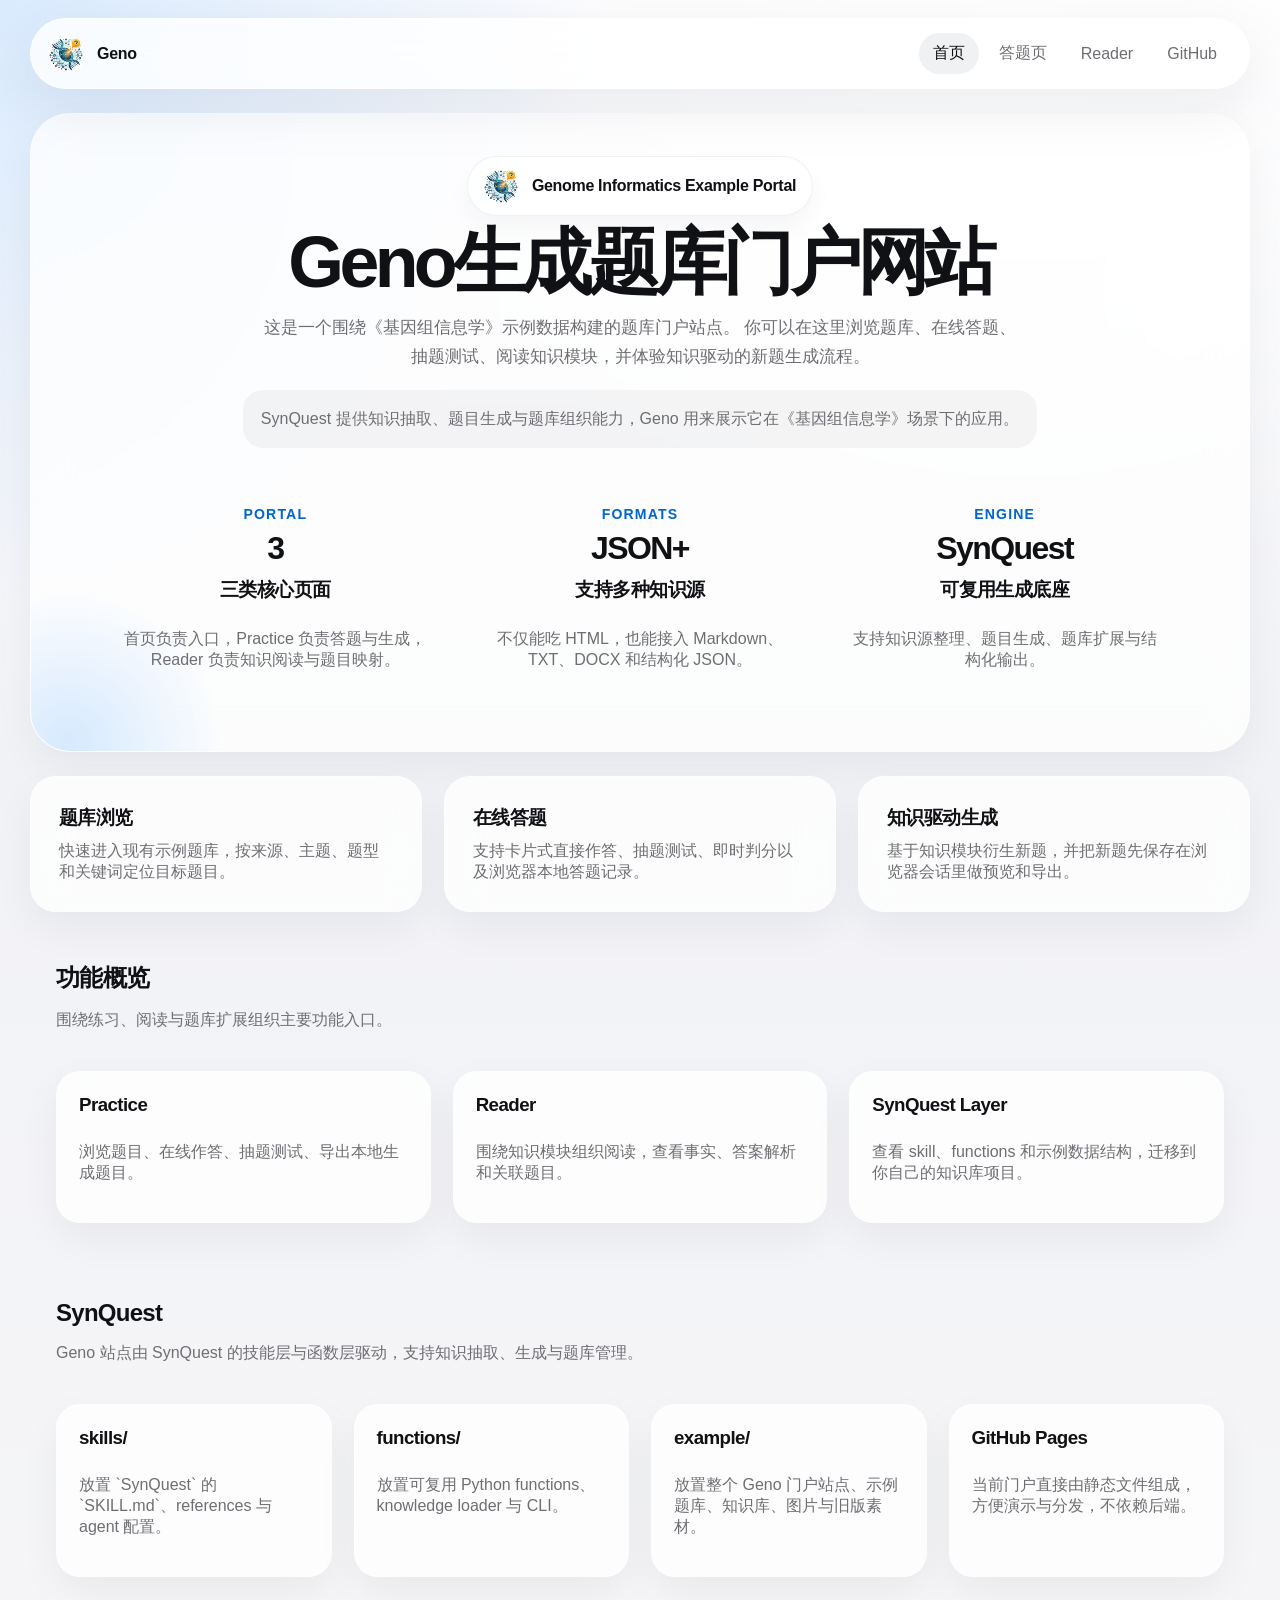
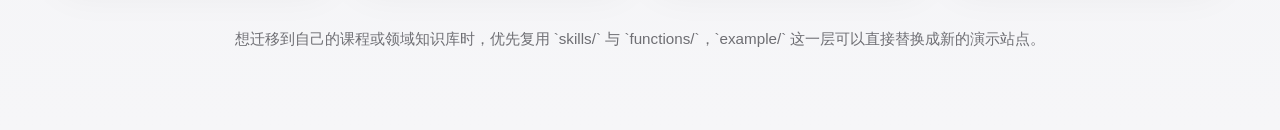
==== commit ebaa1431: "Rewrite Geno page copy to be product-facing" ====
--- a/example/index.html
+++ b/example/index.html
@@ -5,7 +5,7 @@
   <meta name="viewport" content="width=device-width, initial-scale=1.0">
   <title>Geno生成题库门户网站</title>
   <meta name="description" content="Geno example portal powered by SynQuest reusable skills and functions.">
-  <link rel="stylesheet" href="assets/styles.css?v=20260328d">
+  <link rel="stylesheet" href="assets/styles.css?v=20260328e">
 </head>
 <body>
   <main class="page-shell">
@@ -35,8 +35,7 @@
             你可以在这里浏览题库、在线答题、抽题测试、阅读知识模块，并体验知识驱动的新题生成流程。
           </p>
           <div class="hero-note">
-            门户页面展示的是 Geno 示例站点；底层的可复用 skill 与 Python functions 由 SynQuest 提供，
-            用来把不同格式的知识源整理成结构化题库。
+            SynQuest 提供知识抽取、题目生成与题库组织能力，Geno 用来展示它在《基因组信息学》场景下的应用。
           </div>
         </div>
 
@@ -57,7 +56,7 @@
             <span class="label">Engine</span>
             <span class="value">SynQuest</span>
             <h3>可复用生成底座</h3>
-            <p class="panel-subtitle">页面只是 Example，真正可迁移的是 skill、CLI 和 functions 层。</p>
+            <p class="panel-subtitle">支持知识源整理、题目生成、题库扩展与结构化输出。</p>
           </article>
         </div>
       </div>
@@ -81,8 +80,8 @@
     <section class="section-panel">
       <div class="section-title">
         <div>
-          <h2>页面入口</h2>
-          <p class="panel-subtitle">门户只负责清晰分流，不把所有功能堆在一个拥挤首页里。</p>
+          <h2>功能概览</h2>
+          <p class="panel-subtitle">围绕练习、阅读与题库扩展组织主要功能入口。</p>
         </div>
       </div>
       <div class="page-switch-grid">
@@ -104,8 +103,8 @@
     <section class="section-panel">
       <div class="section-title">
         <div>
-          <h2>支撑层</h2>
-          <p class="panel-subtitle">示例站点背后对应的是更可复用的 skill 与 functions 结构。</p>
+          <h2>SynQuest</h2>
+          <p class="panel-subtitle">Geno 站点由 SynQuest 的技能层与函数层驱动，支持知识抽取、生成与题库管理。</p>
         </div>
       </div>
       <div class="source-grid">
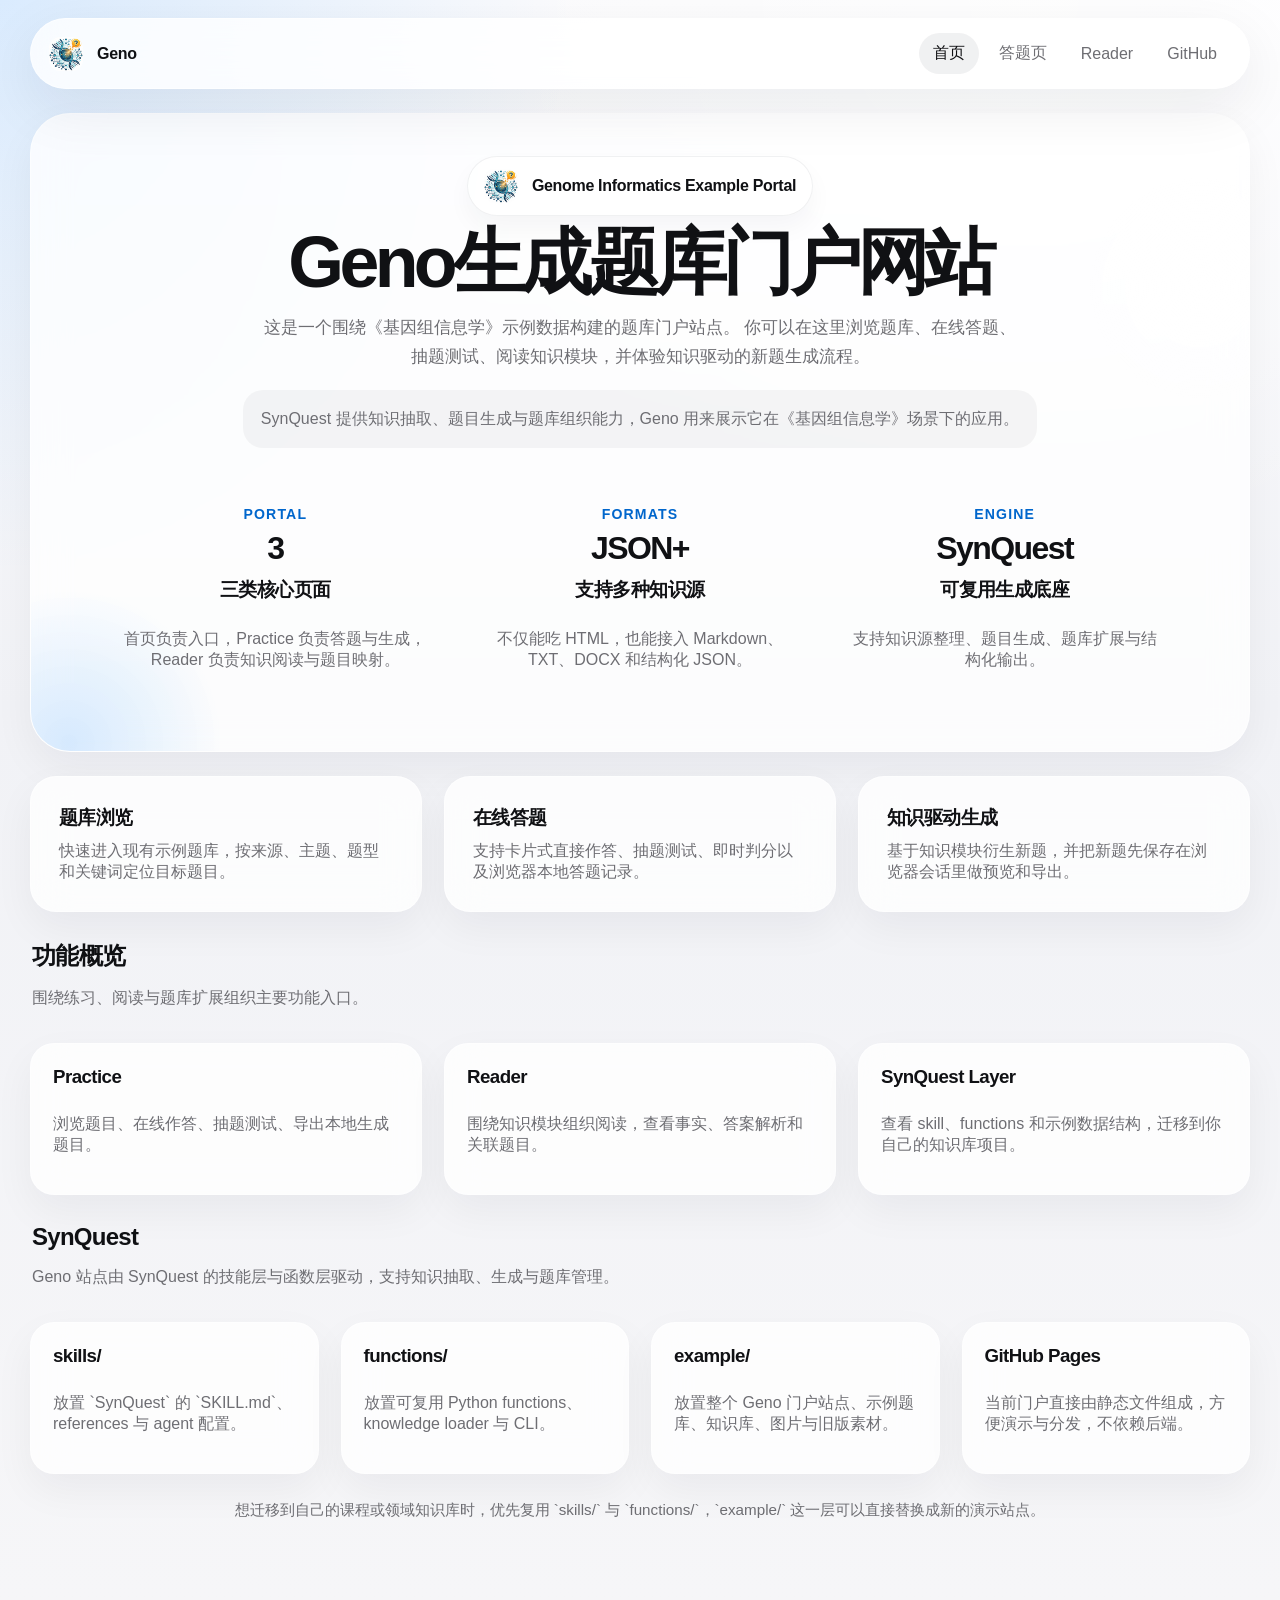
==== commit 8704baa8: "Align Geno homepage content rails" ====
--- a/example/index.html
+++ b/example/index.html
@@ -5,7 +5,7 @@
   <meta name="viewport" content="width=device-width, initial-scale=1.0">
   <title>Geno生成题库门户网站</title>
   <meta name="description" content="Geno example portal powered by SynQuest reusable skills and functions.">
-  <link rel="stylesheet" href="assets/styles.css?v=20260328e">
+  <link rel="stylesheet" href="assets/styles.css?v=20260328f">
 </head>
 <body>
   <main class="page-shell">
@@ -77,7 +77,7 @@
       </article>
     </section>
 
-    <section class="section-panel">
+    <section class="section-panel home-section">
       <div class="section-title">
         <div>
           <h2>功能概览</h2>
@@ -100,7 +100,7 @@
       </div>
     </section>
 
-    <section class="section-panel">
+    <section class="section-panel home-section">
       <div class="section-title">
         <div>
           <h2>SynQuest</h2>
--- a/example/assets/styles.css
+++ b/example/assets/styles.css
@@ -463,12 +463,14 @@
 .page-switch-grid {
   grid-template-columns: repeat(3, minmax(0, 1fr));
   max-width: var(--content-width);
+  width: 100%;
   margin: 24px auto 0;
 }
 
 .source-grid {
   grid-template-columns: repeat(4, minmax(0, 1fr));
   max-width: var(--content-width);
+  width: 100%;
   margin: 24px auto 0;
 }
 
@@ -497,7 +499,22 @@
 
 .section-panel {
   max-width: var(--content-width);
+  width: 100%;
   margin: 24px auto 0;
+}
+
+.home-section {
+  padding: 0;
+}
+
+.home-section .section-title {
+  padding: 4px 2px 0;
+}
+
+.home-section .page-switch-grid,
+.home-section .source-grid {
+  max-width: none;
+  margin-top: 18px;
 }
 
 .section-title,
